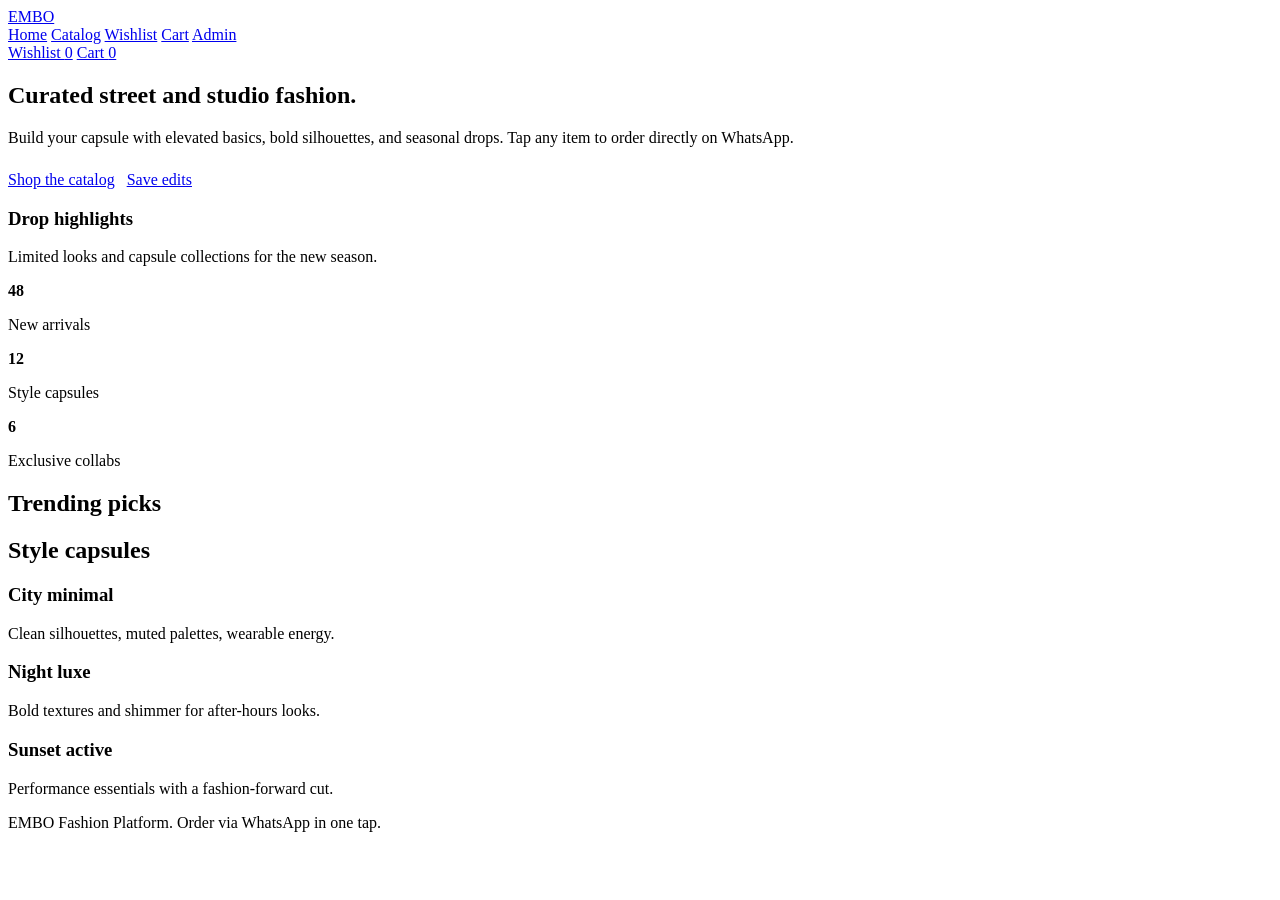
==== public/index.html @ a78f9ec4 "Initial commit" ====
<!DOCTYPE html>
<html lang="en">
  <head>
    <meta charset="UTF-8" />
    <meta name="viewport" content="width=device-width, initial-scale=1.0" />
    <title>EMBO | Fashion Edit</title>
    <link rel="stylesheet" href="/css/styles.css" />
  </head>
  <body>
    <header>
      <div class="container navbar">
        <a class="logo" href="/">EMBO</a>
        <nav class="nav-links">
          <a class="nav-link active" href="/">Home</a>
          <a class="nav-link" href="/catalog.html">Catalog</a>
          <a class="nav-link" href="/wishlist.html">Wishlist</a>
          <a class="nav-link" href="/cart.html">Cart</a>
          <a class="nav-link" href="/admin.html">Admin</a>
        </nav>
        <div class="nav-actions">
          <a class="nav-link" href="/wishlist.html">Wishlist <span id="wishlist-count" class="badge">0</span></a>
          <a class="nav-link" href="/cart.html">Cart <span id="cart-count" class="badge">0</span></a>
        </div>
      </div>
    </header>

    <main class="container">
      <section class="hero">
        <div class="reveal">
          <h1>Curated street and studio fashion.</h1>
          <p>
            Build your capsule with elevated basics, bold silhouettes, and seasonal drops.
            Tap any item to order directly on WhatsApp.
          </p>
          <div style="display: flex; gap: 12px; margin-top: 24px; flex-wrap: wrap;">
            <a class="button primary" href="/catalog.html">Shop the catalog</a>
            <a class="button secondary" href="/wishlist.html">Save edits</a>
          </div>
        </div>
        <div class="hero-card reveal delay-2">
          <h3>Drop highlights</h3>
          <p>Limited looks and capsule collections for the new season.</p>
          <div class="stat-grid" style="margin-top: 16px;">
            <div class="stat">
              <strong>48</strong>
              <p>New arrivals</p>
            </div>
            <div class="stat">
              <strong>12</strong>
              <p>Style capsules</p>
            </div>
            <div class="stat">
              <strong>6</strong>
              <p>Exclusive collabs</p>
            </div>
          </div>
        </div>
      </section>

      <section>
        <h2 class="section-title">Trending picks</h2>
        <div id="home-products" class="grid"></div>
      </section>

      <section>
        <h2 class="section-title">Style capsules</h2>
        <div class="grid">
          <div class="card reveal">
            <div class="media"></div>
            <h3>City minimal</h3>
            <p>Clean silhouettes, muted palettes, wearable energy.</p>
          </div>
          <div class="card reveal delay-1">
            <div class="media"></div>
            <h3>Night luxe</h3>
            <p>Bold textures and shimmer for after-hours looks.</p>
          </div>
          <div class="card reveal delay-2">
            <div class="media"></div>
            <h3>Sunset active</h3>
            <p>Performance essentials with a fashion-forward cut.</p>
          </div>
        </div>
      </section>
    </main>

    <footer class="footer container">
      <p>EMBO Fashion Platform. Order via WhatsApp in one tap.</p>
    </footer>

    <script src="/js/config.js"></script>
    <script src="/js/store.js"></script>
    <script src="/js/ui.js"></script>
    <script src="/js/home.js"></script>
  </body>
</html>
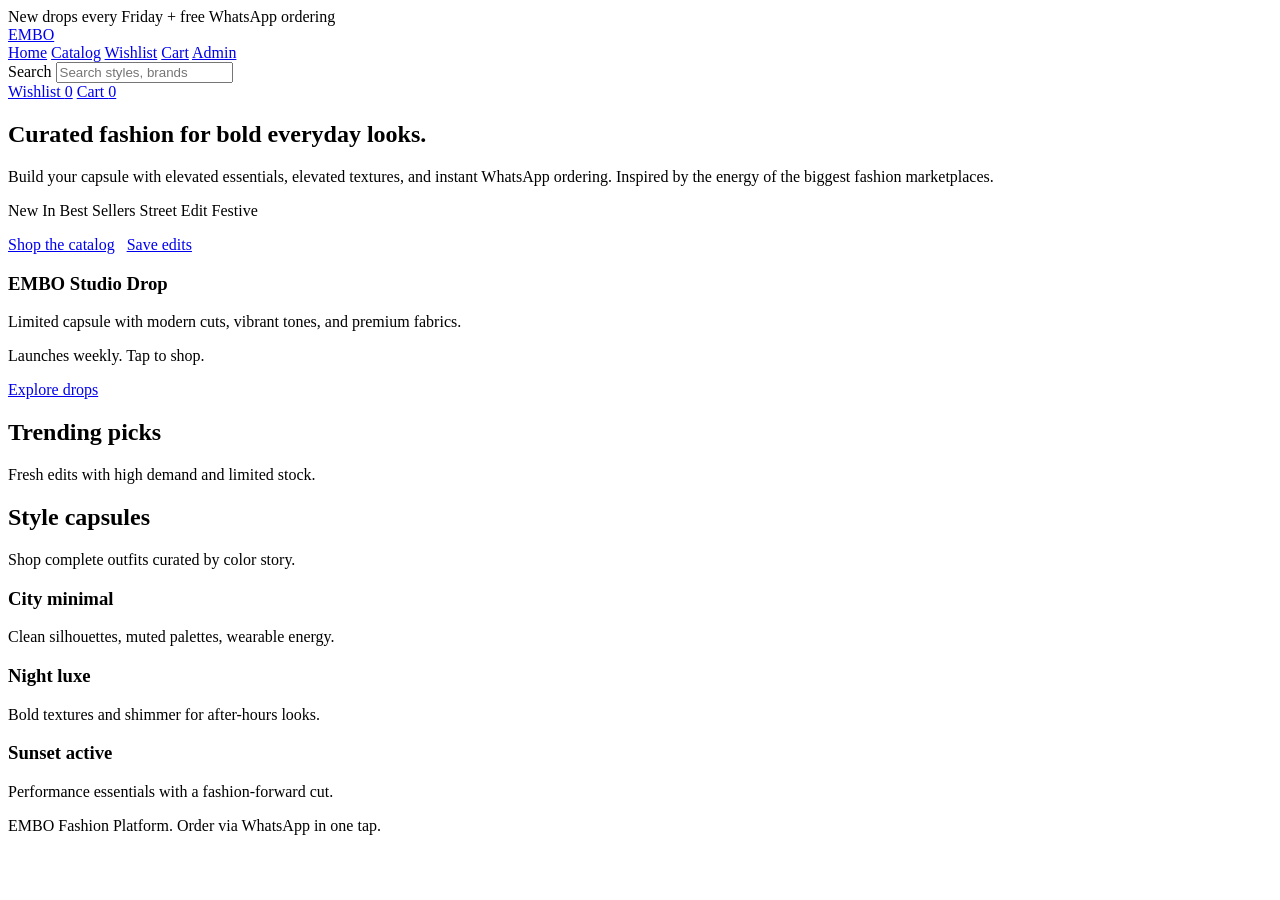
==== commit 28ae4ce6: "Refresh UI to marketplace style" ====
--- a/public/index.html
+++ b/public/index.html
@@ -7,16 +7,25 @@
     <link rel="stylesheet" href="/css/styles.css" />
   </head>
   <body>
+    <div class="promo-bar">
+      <div class="container">New drops every Friday + free WhatsApp ordering</div>
+    </div>
     <header>
       <div class="container navbar">
         <a class="logo" href="/">EMBO</a>
-        <nav class="nav-links">
-          <a class="nav-link active" href="/">Home</a>
-          <a class="nav-link" href="/catalog.html">Catalog</a>
-          <a class="nav-link" href="/wishlist.html">Wishlist</a>
-          <a class="nav-link" href="/cart.html">Cart</a>
-          <a class="nav-link" href="/admin.html">Admin</a>
-        </nav>
+        <div class="nav-center">
+          <nav class="nav-links">
+            <a class="nav-link active" href="/">Home</a>
+            <a class="nav-link" href="/catalog.html">Catalog</a>
+            <a class="nav-link" href="/wishlist.html">Wishlist</a>
+            <a class="nav-link" href="/cart.html">Cart</a>
+            <a class="nav-link" href="/admin.html">Admin</a>
+          </nav>
+          <div class="search-bar">
+            <span>Search</span>
+            <input type="text" placeholder="Search styles, brands" />
+          </div>
+        </div>
         <div class="nav-actions">
           <a class="nav-link" href="/wishlist.html">Wishlist <span id="wishlist-count" class="badge">0</span></a>
           <a class="nav-link" href="/cart.html">Cart <span id="cart-count" class="badge">0</span></a>
@@ -27,43 +36,43 @@
     <main class="container">
       <section class="hero">
         <div class="reveal">
-          <h1>Curated street and studio fashion.</h1>
+          <h1>Curated fashion for bold everyday looks.</h1>
           <p>
-            Build your capsule with elevated basics, bold silhouettes, and seasonal drops.
-            Tap any item to order directly on WhatsApp.
+            Build your capsule with elevated essentials, elevated textures, and instant
+            WhatsApp ordering. Inspired by the energy of the biggest fashion marketplaces.
           </p>
-          <div style="display: flex; gap: 12px; margin-top: 24px; flex-wrap: wrap;">
+          <div class="chip-list">
+            <span class="chip">New In</span>
+            <span class="chip">Best Sellers</span>
+            <span class="chip">Street Edit</span>
+            <span class="chip">Festive</span>
+          </div>
+          <div style="display: flex; gap: 12px; margin-top: 16px; flex-wrap: wrap;">
             <a class="button primary" href="/catalog.html">Shop the catalog</a>
-            <a class="button secondary" href="/wishlist.html">Save edits</a>
+            <a class="button ghost" href="/wishlist.html">Save edits</a>
           </div>
         </div>
-        <div class="hero-card reveal delay-2">
-          <h3>Drop highlights</h3>
-          <p>Limited looks and capsule collections for the new season.</p>
-          <div class="stat-grid" style="margin-top: 16px;">
-            <div class="stat">
-              <strong>48</strong>
-              <p>New arrivals</p>
-            </div>
-            <div class="stat">
-              <strong>12</strong>
-              <p>Style capsules</p>
-            </div>
-            <div class="stat">
-              <strong>6</strong>
-              <p>Exclusive collabs</p>
-            </div>
+        <div class="hero-media reveal delay-2">
+          <div>
+            <h3>EMBO Studio Drop</h3>
+            <p>Limited capsule with modern cuts, vibrant tones, and premium fabrics.</p>
+          </div>
+          <div>
+            <p>Launches weekly. Tap to shop.</p>
+            <a class="button primary" href="/catalog.html">Explore drops</a>
           </div>
         </div>
       </section>
 
       <section>
         <h2 class="section-title">Trending picks</h2>
+        <p class="section-subtitle">Fresh edits with high demand and limited stock.</p>
         <div id="home-products" class="grid"></div>
       </section>
 
       <section>
         <h2 class="section-title">Style capsules</h2>
+        <p class="section-subtitle">Shop complete outfits curated by color story.</p>
         <div class="grid">
           <div class="card reveal">
             <div class="media"></div>
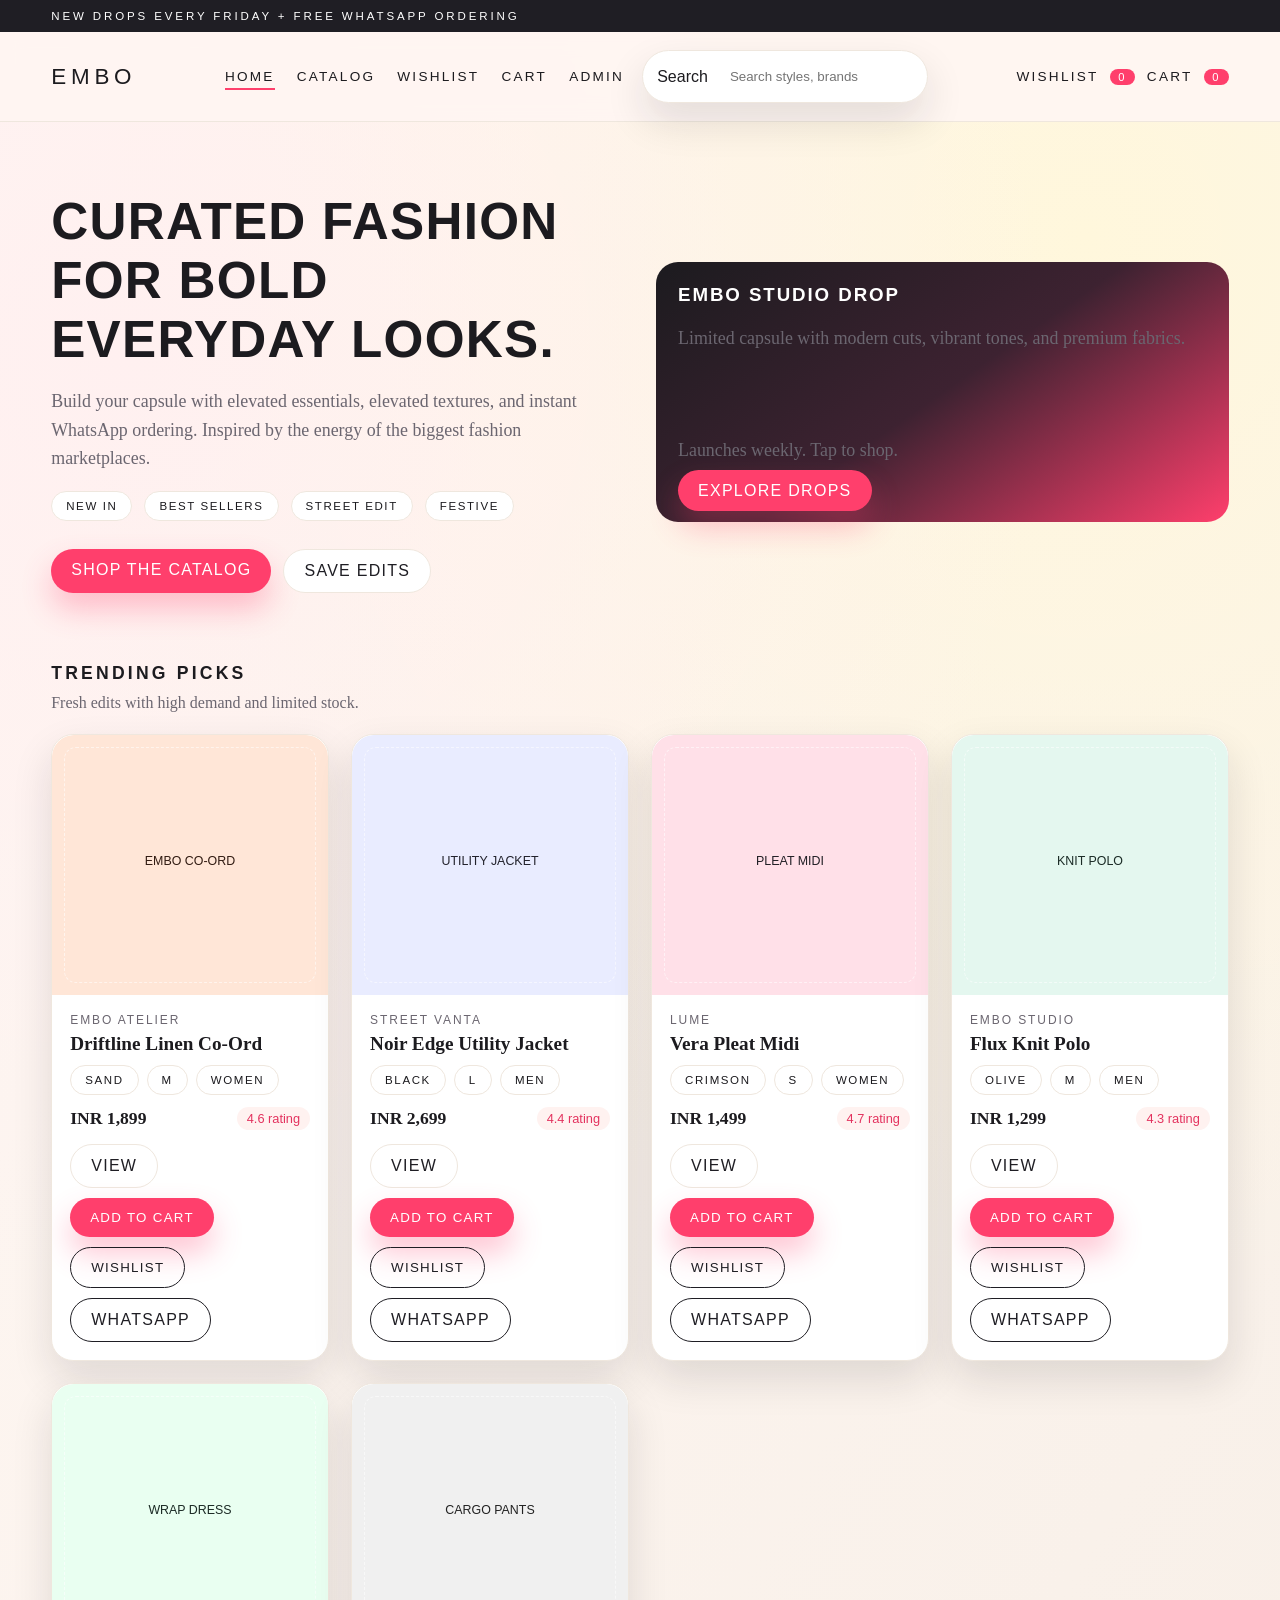
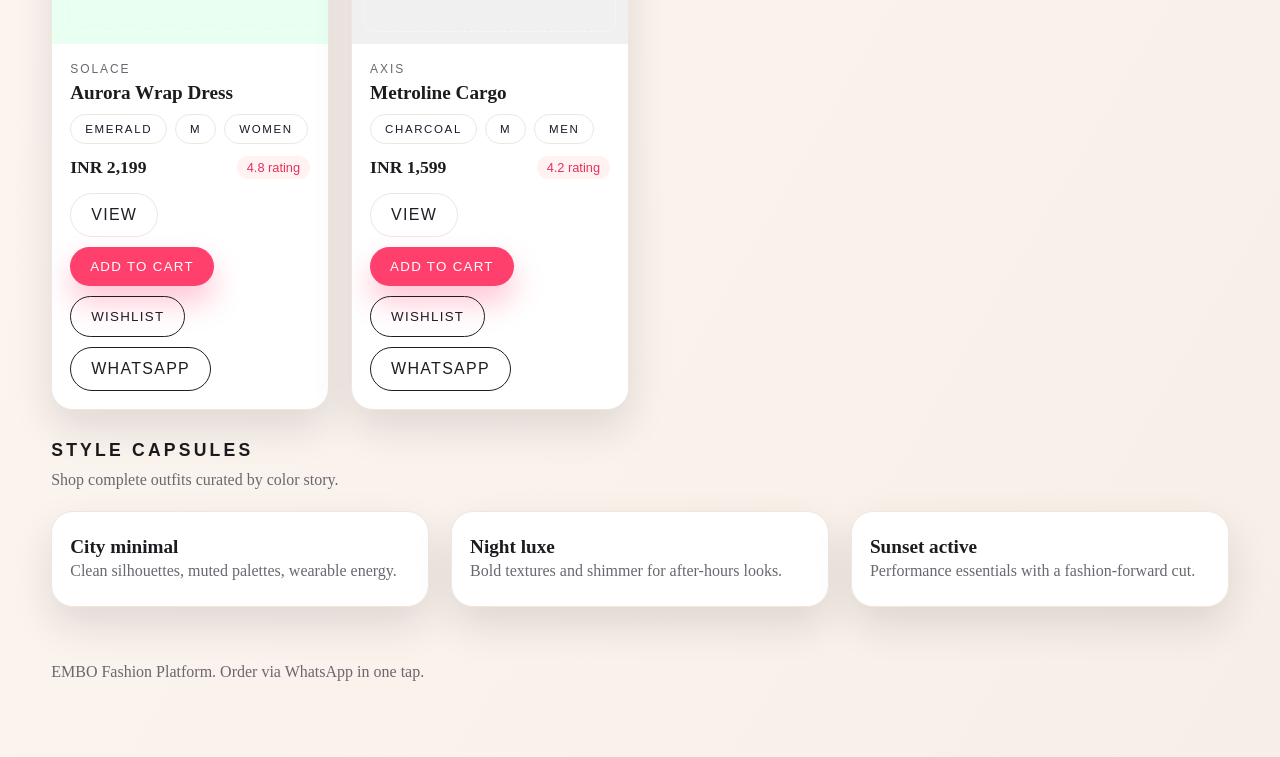
==== commit 1109e52f: "Fix GitHub Pages relative paths" ====
--- a/public/index.html
+++ b/public/index.html
@@ -4,7 +4,7 @@
     <meta charset="UTF-8" />
     <meta name="viewport" content="width=device-width, initial-scale=1.0" />
     <title>EMBO | Fashion Edit</title>
-    <link rel="stylesheet" href="/css/styles.css" />
+    <link rel="stylesheet" href="css/styles.css" />
   </head>
   <body>
     <div class="promo-bar">
@@ -12,14 +12,14 @@
     </div>
     <header>
       <div class="container navbar">
-        <a class="logo" href="/">EMBO</a>
+        <a class="logo" href="./">EMBO</a>
         <div class="nav-center">
           <nav class="nav-links">
-            <a class="nav-link active" href="/">Home</a>
-            <a class="nav-link" href="/catalog.html">Catalog</a>
-            <a class="nav-link" href="/wishlist.html">Wishlist</a>
-            <a class="nav-link" href="/cart.html">Cart</a>
-            <a class="nav-link" href="/admin.html">Admin</a>
+            <a class="nav-link active" href="./">Home</a>
+            <a class="nav-link" href="catalog.html">Catalog</a>
+            <a class="nav-link" href="wishlist.html">Wishlist</a>
+            <a class="nav-link" href="cart.html">Cart</a>
+            <a class="nav-link" href="admin.html">Admin</a>
           </nav>
           <div class="search-bar">
             <span>Search</span>
@@ -27,8 +27,8 @@
           </div>
         </div>
         <div class="nav-actions">
-          <a class="nav-link" href="/wishlist.html">Wishlist <span id="wishlist-count" class="badge">0</span></a>
-          <a class="nav-link" href="/cart.html">Cart <span id="cart-count" class="badge">0</span></a>
+          <a class="nav-link" href="wishlist.html">Wishlist <span id="wishlist-count" class="badge">0</span></a>
+          <a class="nav-link" href="cart.html">Cart <span id="cart-count" class="badge">0</span></a>
         </div>
       </div>
     </header>
@@ -48,8 +48,8 @@
             <span class="chip">Festive</span>
           </div>
           <div style="display: flex; gap: 12px; margin-top: 16px; flex-wrap: wrap;">
-            <a class="button primary" href="/catalog.html">Shop the catalog</a>
-            <a class="button ghost" href="/wishlist.html">Save edits</a>
+            <a class="button primary" href="catalog.html">Shop the catalog</a>
+            <a class="button ghost" href="wishlist.html">Save edits</a>
           </div>
         </div>
         <div class="hero-media reveal delay-2">
@@ -59,7 +59,7 @@
           </div>
           <div>
             <p>Launches weekly. Tap to shop.</p>
-            <a class="button primary" href="/catalog.html">Explore drops</a>
+            <a class="button primary" href="catalog.html">Explore drops</a>
           </div>
         </div>
       </section>
@@ -97,9 +97,9 @@
       <p>EMBO Fashion Platform. Order via WhatsApp in one tap.</p>
     </footer>
 
-    <script src="/js/config.js"></script>
-    <script src="/js/store.js"></script>
-    <script src="/js/ui.js"></script>
-    <script src="/js/home.js"></script>
+    <script src="js/config.js"></script>
+    <script src="js/store.js"></script>
+    <script src="js/ui.js"></script>
+    <script src="js/home.js"></script>
   </body>
 </html>
--- a/public/css/styles.css
+++ b/public/css/styles.css
@@ -0,0 +1,512 @@
+:root {
+  --bg: #fff6f2;
+  --surface: #ffffff;
+  --ink: #1c1b1f;
+  --ink-soft: #6b6670;
+  --primary: #ff3f6c;
+  --primary-dark: #e3325e;
+  --secondary: #1f1e24;
+  --accent: #ffb320;
+  --border: #efe7de;
+  --shadow: 0 18px 40px rgba(27, 23, 30, 0.12);
+  --radius: 22px;
+  --radius-sm: 12px;
+}
+
+* {
+  box-sizing: border-box;
+}
+
+body {
+  margin: 0;
+  color: var(--ink);
+  font-family: "Didot", "Bodoni MT", "Palatino Linotype", serif;
+  background: radial-gradient(circle at 10% 15%, #fff0f0 0%, transparent 40%),
+    radial-gradient(circle at 85% 10%, #fff7dc 0%, transparent 45%),
+    linear-gradient(120deg, #fff7f3 0%, #f7efe7 100%);
+  min-height: 100vh;
+}
+
+a {
+  color: inherit;
+  text-decoration: none;
+}
+
+.container {
+  width: min(1220px, 92vw);
+  margin: 0 auto;
+}
+
+.promo-bar {
+  background: var(--secondary);
+  color: #fff;
+  font-family: "Futura", "Gill Sans", "Trebuchet MS", sans-serif;
+  text-transform: uppercase;
+  letter-spacing: 0.18rem;
+  font-size: 0.72rem;
+  padding: 10px 0;
+}
+
+header {
+  position: sticky;
+  top: 0;
+  z-index: 20;
+  background: rgba(255, 246, 242, 0.92);
+  backdrop-filter: blur(10px);
+  border-bottom: 1px solid var(--border);
+}
+
+.navbar {
+  display: grid;
+  grid-template-columns: auto 1fr auto;
+  gap: 24px;
+  align-items: center;
+  padding: 18px 0;
+  font-family: "Futura", "Gill Sans", "Trebuchet MS", sans-serif;
+}
+
+.nav-center {
+  display: flex;
+  align-items: center;
+  justify-content: center;
+  gap: 18px;
+}
+
+.logo {
+  font-size: 1.4rem;
+  letter-spacing: 0.3rem;
+  text-transform: uppercase;
+}
+
+.nav-links {
+  display: flex;
+  gap: 22px;
+  align-items: center;
+  justify-content: center;
+}
+
+.nav-link {
+  font-size: 0.85rem;
+  text-transform: uppercase;
+  letter-spacing: 0.14rem;
+  position: relative;
+}
+
+.nav-link::after {
+  content: "";
+  position: absolute;
+  left: 0;
+  bottom: -6px;
+  height: 2px;
+  width: 0;
+  background: var(--primary);
+  transition: width 0.3s ease;
+}
+
+.nav-link:hover::after,
+.nav-link.active::after {
+  width: 100%;
+}
+
+.search-bar {
+  display: flex;
+  align-items: center;
+  gap: 8px;
+  background: var(--surface);
+  border: 1px solid var(--border);
+  padding: 8px 14px;
+  border-radius: 999px;
+  box-shadow: var(--shadow);
+  min-width: 240px;
+}
+
+.search-bar input {
+  border: none;
+  outline: none;
+  background: transparent;
+  width: 100%;
+  font-family: "Futura", "Gill Sans", "Trebuchet MS", sans-serif;
+}
+
+.nav-actions {
+  display: flex;
+  gap: 12px;
+  align-items: center;
+  justify-content: flex-end;
+}
+
+.badge {
+  display: inline-flex;
+  align-items: center;
+  justify-content: center;
+  min-width: 22px;
+  padding: 2px 8px;
+  border-radius: 999px;
+  background: var(--primary);
+  color: #fff;
+  font-size: 0.7rem;
+  margin-left: 6px;
+}
+
+.hero {
+  padding: 70px 0 40px;
+  display: grid;
+  grid-template-columns: repeat(auto-fit, minmax(280px, 1fr));
+  gap: 32px;
+  align-items: center;
+}
+
+.hero h1 {
+  font-size: clamp(2.7rem, 4vw, 4.2rem);
+  margin: 0 0 18px;
+  font-family: "Futura", "Gill Sans", "Trebuchet MS", sans-serif;
+  letter-spacing: 0.08rem;
+  text-transform: uppercase;
+}
+
+.hero p {
+  font-size: 1.12rem;
+  color: var(--ink-soft);
+  line-height: 1.6;
+}
+
+.hero-card {
+  background: linear-gradient(135deg, #fff1e8 0%, #ffe4f0 55%, #fff6d8 100%);
+  border-radius: var(--radius);
+  padding: 28px;
+  box-shadow: var(--shadow);
+  position: relative;
+  overflow: hidden;
+}
+
+.hero-media {
+  border-radius: var(--radius);
+  padding: 22px;
+  background: linear-gradient(145deg, #1c1b1f 0%, #3d2231 50%, #ff3f6c 100%);
+  color: #fff;
+  min-height: 260px;
+  display: flex;
+  flex-direction: column;
+  justify-content: space-between;
+}
+
+.hero-media h3 {
+  font-family: "Futura", "Gill Sans", "Trebuchet MS", sans-serif;
+  text-transform: uppercase;
+  letter-spacing: 0.12rem;
+  margin: 0 0 10px;
+}
+
+.chip-list {
+  display: flex;
+  gap: 12px;
+  flex-wrap: wrap;
+  margin: 16px 0 28px;
+}
+
+.chip {
+  padding: 8px 14px;
+  border-radius: 999px;
+  border: 1px solid var(--border);
+  background: #fff;
+  font-family: "Futura", "Gill Sans", "Trebuchet MS", sans-serif;
+  text-transform: uppercase;
+  font-size: 0.72rem;
+  letter-spacing: 0.1rem;
+}
+
+.button {
+  border: none;
+  padding: 12px 20px;
+  border-radius: 999px;
+  font-family: "Futura", "Gill Sans", "Trebuchet MS", sans-serif;
+  letter-spacing: 0.08rem;
+  text-transform: uppercase;
+  cursor: pointer;
+  transition: transform 0.2s ease, box-shadow 0.2s ease;
+}
+
+.button.primary {
+  background: var(--primary);
+  color: #fff;
+  box-shadow: 0 16px 30px rgba(255, 63, 108, 0.3);
+}
+
+.button.secondary {
+  background: transparent;
+  border: 1px solid var(--secondary);
+  color: var(--secondary);
+}
+
+.button.ghost {
+  background: #fff;
+  border: 1px solid var(--border);
+  color: var(--secondary);
+}
+
+.button:hover {
+  transform: translateY(-2px);
+}
+
+.section-title {
+  margin: 30px 0 10px;
+  font-family: "Futura", "Gill Sans", "Trebuchet MS", sans-serif;
+  text-transform: uppercase;
+  letter-spacing: 0.2rem;
+  font-size: 1.1rem;
+}
+
+.section-subtitle {
+  margin: 0 0 22px;
+  color: var(--ink-soft);
+}
+
+.grid {
+  display: grid;
+  grid-template-columns: repeat(auto-fit, minmax(240px, 1fr));
+  gap: 22px;
+}
+
+.card {
+  background: var(--surface);
+  border-radius: var(--radius);
+  padding: 18px;
+  border: 1px solid var(--border);
+  box-shadow: var(--shadow);
+  position: relative;
+  overflow: hidden;
+}
+
+.product-card {
+  padding: 0;
+  display: flex;
+  flex-direction: column;
+}
+
+.product-card .media {
+  height: 260px;
+  border-radius: var(--radius) var(--radius) 0 0;
+  background: linear-gradient(130deg, #ffb320 0%, #ff3f6c 40%, #1f1e24 100%);
+  position: relative;
+}
+
+.product-card .media::after {
+  content: "";
+  position: absolute;
+  inset: 12px;
+  border-radius: var(--radius-sm);
+  border: 1px dashed rgba(255, 255, 255, 0.55);
+}
+
+.card-body {
+  padding: 18px;
+}
+
+.brand {
+  font-family: "Futura", "Gill Sans", "Trebuchet MS", sans-serif;
+  letter-spacing: 0.12rem;
+  text-transform: uppercase;
+  font-size: 0.75rem;
+  color: var(--ink-soft);
+}
+
+.meta-row {
+  display: flex;
+  gap: 8px;
+  flex-wrap: wrap;
+  margin: 10px 0 12px;
+}
+
+.price-row {
+  display: flex;
+  align-items: center;
+  justify-content: space-between;
+  gap: 12px;
+}
+
+.price {
+  font-weight: bold;
+  font-size: 1.1rem;
+}
+
+.rating {
+  background: #fff2f0;
+  color: var(--primary-dark);
+  padding: 4px 10px;
+  border-radius: 999px;
+  font-size: 0.8rem;
+  font-family: "Futura", "Gill Sans", "Trebuchet MS", sans-serif;
+}
+
+.card h3 {
+  margin: 6px 0 4px;
+  font-size: 1.2rem;
+}
+
+.card p {
+  margin: 0 0 8px;
+  color: var(--ink-soft);
+}
+
+.card .actions {
+  display: flex;
+  gap: 10px;
+  margin-top: 14px;
+  flex-wrap: wrap;
+}
+
+.filters {
+  display: grid;
+  grid-template-columns: repeat(auto-fit, minmax(160px, 1fr));
+  gap: 12px;
+  margin: 20px 0 30px;
+}
+
+input,
+select,
+textarea {
+  width: 100%;
+  padding: 10px 14px;
+  border-radius: 12px;
+  border: 1px solid var(--border);
+  background: #fff;
+  font-family: "Futura", "Gill Sans", "Trebuchet MS", sans-serif;
+}
+
+.form-card {
+  background: #fff;
+  border-radius: var(--radius);
+  padding: 24px;
+  border: 1px solid var(--border);
+  box-shadow: var(--shadow);
+}
+
+.stat-grid {
+  display: grid;
+  grid-template-columns: repeat(auto-fit, minmax(200px, 1fr));
+  gap: 16px;
+}
+
+.stat {
+  padding: 18px;
+  border-radius: 18px;
+  background: linear-gradient(120deg, #fff1e2 0%, #f7e7ff 100%);
+  border: 1px solid var(--border);
+}
+
+.table {
+  width: 100%;
+  border-collapse: collapse;
+}
+
+.table th,
+.table td {
+  text-align: left;
+  padding: 12px 8px;
+  border-bottom: 1px solid var(--border);
+}
+
+.notice {
+  background: #fff1e2;
+  border: 1px dashed var(--primary);
+  border-radius: 14px;
+  padding: 12px 14px;
+  margin-bottom: 16px;
+  font-size: 0.95rem;
+}
+
+.footer {
+  padding: 40px 0 60px;
+  color: var(--ink-soft);
+}
+
+.reveal {
+  opacity: 0;
+  transform: translateY(20px);
+  animation: rise 0.8s ease forwards;
+}
+
+.reveal.delay-1 {
+  animation-delay: 0.1s;
+}
+
+.reveal.delay-2 {
+  animation-delay: 0.2s;
+}
+
+.reveal.delay-3 {
+  animation-delay: 0.3s;
+}
+
+@keyframes rise {
+  to {
+    opacity: 1;
+    transform: translateY(0);
+  }
+}
+
+@media (max-width: 980px) {
+  .navbar {
+    grid-template-columns: auto 1fr;
+  }
+
+  .search-bar {
+    display: none;
+  }
+}
+
+@media (max-width: 720px) {
+  .promo-bar {
+    font-size: 0.6rem;
+    letter-spacing: 0.12rem;
+  }
+
+  .navbar {
+    gap: 12px;
+  }
+
+  .nav-links {
+    display: none;
+  }
+
+  .nav-actions {
+    gap: 8px;
+  }
+
+  .hero {
+    padding-top: 32px;
+  }
+
+  .hero h1 {
+    font-size: clamp(2.2rem, 7vw, 3rem);
+  }
+
+  .chip-list {
+    margin-bottom: 18px;
+  }
+
+  .grid {
+    grid-template-columns: repeat(auto-fit, minmax(160px, 1fr));
+    gap: 16px;
+  }
+
+  .product-card .media {
+    height: 200px;
+  }
+
+  .card-body {
+    padding: 14px;
+  }
+
+  .card .actions {
+    flex-direction: column;
+  }
+
+  .button {
+    width: 100%;
+  }
+
+  .filters {
+    grid-template-columns: 1fr;
+  }
+}
